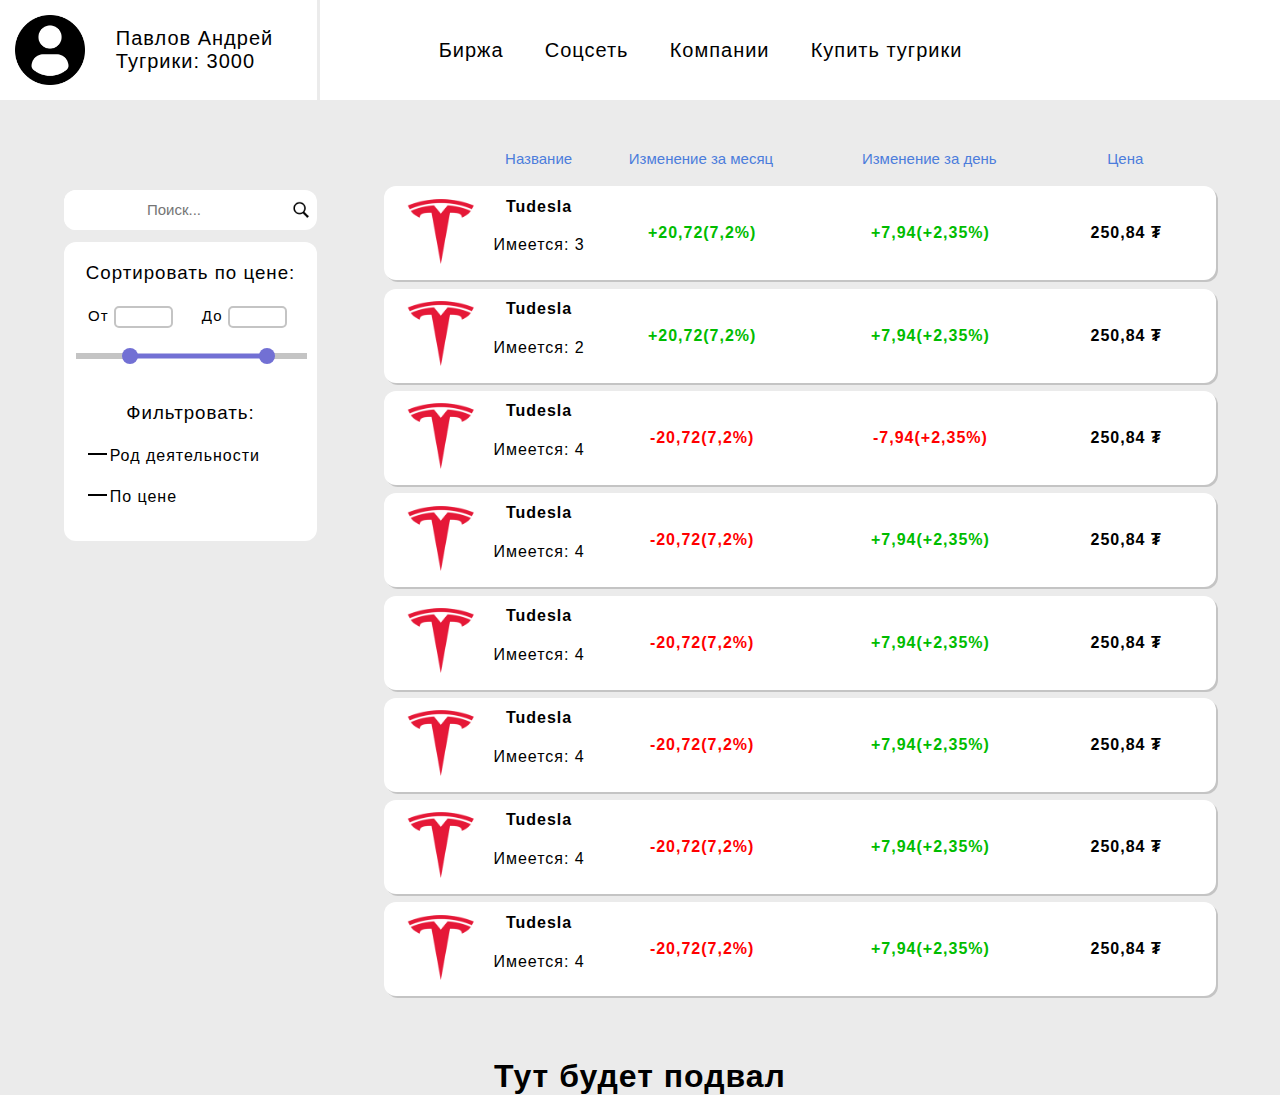
==== index.html @ af14070f "Initial commit" ====
<!DOCTYPE html>
<html lang="en">
<head>
    <meta charset="UTF-8">
    <link rel="stylesheet" href="sources/css/styles.css">
        <title>Главная</title>
</head>
<body>
    <header>
        <div class="profile">
            <div class="logoBlock">
            <a href="/">
                <img src="sources/images/profileUser.png" class="profile-icon" alt="">
            </a>
            </div>
            <div class="profile-info">
                <p>Павлов Андрей</p>
                <p>Тугрики: 3000</p>
            </div>
        </div>

        <div class="navBlock">
            <nav>
                <a href="index.html" class="navbar-link">Биржа</a>
                <a href="blog.html" class="navbar-link">Соцсеть</a>
                <a href="#" class="navbar-link">Компании</a>
                <a href="#" class="navbar-link">Купить тугрики</a>
            </nav>
        </div>
    </header>
    <main>
        <div class="navbar">
            <div class="searchBlock">
                <input placeholder="Поиск...">
                <div class="searchLogo">
                    <a href="#">
                        <img src="sources/images/search.png" alt="">
                    </a>
                </div>
            </div>
            <div class="mainSortFilterBlock">
                <div class="sortBlock">
                    <h3>Сортировать по цене:</h3>
                    <div class="priceInput">
                    <p>От <input></p>
                    <p>До <input></p>
                    </div>
                    <div class="costRange">
                        <div class="usingRange"></div>
                        <div class="uselessRange1"></div>
                        <div class="pointRange1"></div>
                        <div class="pointRange2"></div>
                        <div class="uselessRange2"></div>
                    </div>
                </div>

                <div class="filterBlock">
                    <h3>Фильтровать:</h3>
                    <div class="filterTypes">
                        <div class="filter1 filter ">
                            <div class="filterLA"></div>
                            <div class="filterRA"></div>
                            <p>Род деятельности</p>
                        </div>
                        <div class="filter filter2">
                            <div class="filterLA"></div>
                            <div class="filterRA"></div>
                            <p>По цене</p>
                        </div>

                    </div>
                </div>
            </div>
        </div>

        <div class="shares">
            <div class="types">
                <div class="type typeName">
                    <p>Название</p>
                </div>
                <div class="type typeForMonth">
                <p>Изменение за месяц</p>
                </div>
                <div class="type typeForDay">
                <p>Изменение за день</p>
                </div>
                <div class="type typeCost">
                <p>Цена</p>
                </div>
            </div>
            <div class="share share1">
                <div class="shareIcon">
                    <img src="files/teslaLogo.png" alt="">
                </div>
                <div class="shareInfo">
                    <p class="shareName">Tudesla</p>
                    <br>
                    <p>Имеется: 3</p>
                </div>
                <div class="forMonth">
                    <p class="positive number">+20,72(7,2%)</p>
                </div>
                <div class="forDay">
                    <p class="positive number">+7,94(+2,35%)</p>
                </div>
                <div class="cost">
                    <p class="number">250,84 ₮</p>
                </div>
            </div>
            <div class="share share2">
                <div class="shareIcon">
                    <img src="files/teslaLogo.png" alt="">
                </div>
                <div class="shareInfo">
                    <p class="shareName">Tudesla</p>
                    <br>
                    <p>Имеется: 2</p>
                </div>
                <div class="forMonth">
                    <p class="positive number">+20,72(7,2%)</p>
                </div>
                <div class="forDay">
                    <p class="positive number">+7,94(+2,35%)</p>
                </div>
                <div class="cost">
                    <p class="number">250,84 ₮</p>
                </div>
            </div>
            <div class="share share3">
                <div class="shareIcon">
                    <img src="files/teslaLogo.png" alt="">
                </div>
                <div class="shareInfo">
                    <p class="shareName">Tudesla</p>
                    <br>
                    <p>Имеется: 4</p>
                </div>
                <div class="forMonth">
                    <p class="negative number">-20,72(7,2%)</p>
                </div>
                <div class="forDay">
                    <p class="negative number">-7,94(+2,35%)</p>
                </div>
                <div class="cost">
                    <p class="number">250,84 ₮</p>
                </div>
            </div>
            <div class="share share4">
                <div class="shareIcon">
                    <img src="files/teslaLogo.png" alt="">
                </div>
                <div class="shareInfo">
                    <p class="shareName">Tudesla</p>
                    <br>
                    <p>Имеется: 4</p>
                </div>
                <div class="forMonth">
                    <p class="negative number">-20,72(7,2%)</p>
                </div>
                <div class="forDay">
                    <p class="positive number">+7,94(+2,35%)</p>
                </div>
                <div class="cost">
                    <p class="number">250,84 ₮</p>
                </div>
            </div>
            <div class="share share5">
                <div class="shareIcon">
                    <img src="files/teslaLogo.png" alt="">
                </div>
                <div class="shareInfo">
                    <p class="shareName">Tudesla</p>
                    <br>
                    <p>Имеется: 4</p>
                </div>
                <div class="forMonth">
                    <p class="negative number">-20,72(7,2%)</p>
                </div>
                <div class="forDay">
                    <p class="positive number">+7,94(+2,35%)</p>
                </div>
                <div class="cost">
                    <p class="number">250,84 ₮</p>
                </div>
            </div>
            <div class="share share6">
                <div class="shareIcon">
                    <img src="files/teslaLogo.png" alt="">
                </div>
                <div class="shareInfo">
                    <p class="shareName">Tudesla</p>
                    <br>
                    <p>Имеется: 4</p>
                </div>
                <div class="forMonth">
                    <p class="negative number">-20,72(7,2%)</p>
                </div>
                <div class="forDay">
                    <p class="positive number">+7,94(+2,35%)</p>
                </div>
                <div class="cost">
                    <p class="number">250,84 ₮</p>
                </div>
            </div>
            <div class="share share7">
                <div class="shareIcon">
                    <img src="files/teslaLogo.png" alt="">
                </div>
                <div class="shareInfo">
                    <p class="shareName">Tudesla</p>
                    <br>
                    <p>Имеется: 4</p>
                </div>
                <div class="forMonth">
                    <p class="negative number">-20,72(7,2%)</p>
                </div>
                <div class="forDay">
                    <p class="positive number">+7,94(+2,35%)</p>
                </div>
                <div class="cost">
                    <p class="number">250,84 ₮</p>
                </div>
            </div>
            <div class="share share8">
                <div class="shareIcon">
                    <img src="files/teslaLogo.png" alt="">
                </div>
                <div class="shareInfo">
                    <p class="shareName">Tudesla</p>
                    <br>
                    <p>Имеется: 4</p>
                </div>
                <div class="forMonth">
                    <p class="negative number">-20,72(7,2%)</p>
                </div>
                <div class="forDay">
                    <p class="positive number">+7,94(+2,35%)</p>
                </div>
                <div class="cost">
                    <p class="number">250,84 ₮</p>
                </div>
            </div>
        </div>
    </main>

    <footer>
        <h1>Тут будет подвал</h1>
    </footer>

    <script src="sources/js/script.js"></script>
</body>
</html>
---- sources/css/styles.css ----
*{
    margin: 0;
    padding: 0;
    box-sizing: border-box;
}
body {
    margin: 0;
    background-color: #EBEBEB;
    font-family: "Montserrat", sans-serif;
    font-weight: 450;
    letter-spacing: 1px;
}
header {
    background-color: white;
    display: flex;
    position: relative;
    height: 100px;
}

.profile {
    width: 25%;
    display: flex;
    align-items: center;
    border-right: 3px solid #EBEBEB;
}

.profile-icon {
    width: 70%;
    position: absolute;
    top: 50%;
    left: 50%;
    transform: translate(-50%,-50%);
}

.logoBlock {
    width: 100px;
    height: 100px;
    position: relative;
}

.profile-info{
    float: right;
    font-size: 20px;
    position: relative;
    margin-left: 5%;
}

main {
    position: relative;
    display: flex;
}

nav {
    margin-left: 7%;
    position: relative;
    top: 50%;
    left: 50%;
    transform: translate(-50%, -50%);
}

.navBlock{
    position: absolute;
    width: 75%;
    margin-left: 25%;
    height: 100%;
}

.navbar-link {
    text-decoration: none;
    color: black;
    margin: 2%;
    font-size: 20px;
}

.navbar {
    position: relative;
    /*position: fixed; Только попробовать!*/
    margin-top: 7%;
    margin-left: 5%;
    width: 20%;
    border-right: 3px solid #EBEBEB;
}

.searchBlock {
    background-color: white;
    border-radius: 12px;
    height: 40px;
    display: flex;
    position: relative;
}
.searchBlock input {
    height: 40px;
    width: 100%;
    border-radius: 12px;
    border: none;
    outline: none;
    text-align: center;
    font-size: 15px;
}

.searchLogo {
    width: 15%;
    position:relative;
 }
.searchLogo img {
    width: 18px;
    height: 18px;
    position: relative;
    top: 50%;
    left:50%;
    transform: translate(-50%, -50%);
}

.mainSortFilterBlock {
    margin-top: 5%;
    border-radius: 12px;
    background-color: white;
}

.mainSortFilterBlock h3{
    margin-top: 3%;
    font-weight: 500;
    text-align: center;
}

.sortBlock {
    padding: 5%;
    width: 100%;
    position: relative;
}

.sortBlock input{
    border: 2px solid #C4C4C4;
    text-align: center;
}

.sortBlock input:hover {
    border: 2px solid #5b5a63;
}

.priceInput {
    margin-top: 5%;
    display: flex;
}

.priceInput p {
    margin: 5%;
    font-size: 15px;
}

.priceInput input {
    width: 65%;
    height: 112%;
    border-radius: 5px;
}

.costRange {
    position: relative;
    display: flex;
    height: 16px;
    margin-top: 5%;
}

.usingRange {
    position: absolute;
    height: 5px;
    width: 100%;
    background-color: #7270d4;
    top:50%;
    left:50%;
    transform: translate(-50%, -50%);
}

.uselessRange1 {
    position: absolute;
    height: 6px;
    width: 21%;
    margin-left: -1px;
    background-color: #C4C4C4;
    top:50%;
    transform: translate(-0%, -50%);
}

.pointRange1 {
    position: absolute;
    height: 16px;
    width: 16px;
    border-radius: 50%;
    background-color: #7270d4;
    left: 20%;
}

.pointRange2 {
    position: absolute;
    height: 16px;
    width: 16px;
    border-radius: 50%;
    background-color: #7270d4;
    left: 80%;
    z-index: 1;
}

.uselessRange2 {
    position: absolute;
    height: 6px;
    width: 20%;
    background-color: #C4C4C4;
    top:50%;
    transform: translate(-0%, -50%);
    left: 81%;
}

.filterBlock {
    margin-top: 10%;
    margin-bottom: 10%;
    padding-left: 5%;
    padding-right: 5%;
    padding-bottom: 5%;
}

.filterBlock p {
    margin-left: 1%;
}

.filter {
    position: relative;
    display: flex;
    margin-top: 10%;
    margin-bottom: 10%;
    margin-left: 5%;
}

.filter .filterLA {
    background-color: black;
    margin-top: 3%;
    color: black;
    height: 2px;
    width: 5%;
    transition: .5s;
}

.filter .filterRA {
    background-color: black;
    margin-top: 3%;
    margin-left: -1%;
    color: black;
    height: 2px;
    width: 5%;
    transition: .5s;
}

/*.filter1:active > .filterLA, .filter2:active > .filterLA{*/
/*    background-color: black;*/
/*    margin-top: 3%;*/
/*    height: 2px;*/
/*    width: 5.5%;*/
/*    animation-name: rotation1;    !*Тестовый код!!!*!*/
/*    animation-duration: 80ms;*/
/*    animation-fill-mode: forwards;*/
/*    animation-timing-function: linear;*/
/*}*/

/*.filter1:active > .filterRA, .filter2:active > .filterRA{*/
/*    background-color: black;*/
/*    margin-top: 3%;*/
/*    height: 2px;*/
/*    width: 5.5%;*/
/*    margin-left: -2%;*/
/*    animation-name: rotation;    !*Тестовый код!!!*!*/
/*    animation-duration: 80ms;*/
/*    animation-fill-mode: forwards;*/
/*    animation-timing-function: linear;*/
/*}*/

/*@keyframes rotation { !*Тестовый код!!!*!*/
/*    0% {*/
/*        transform:rotate(0deg);*/
/*    }*/
/*    100% {*/
/*        transform:rotate(-45deg);*/
/*    }*/
/*}*/

/*@keyframes rotation1 { !*Тестовый код!!!*!*/
/*    0% {*/
/*        transform:rotate(0deg);*/
/*    }*/
/*    100% {*/
/*        transform:rotate(45deg);*/
/*    }*/
/*}*/

.shares {
    margin-left: 5%;
    /*margin-left: 30%; если navbar fixed */
    margin-right: 5%;
    width: 65%;
    position: relative;

}

.types {
    position: relative;
    display: flex;
    width: 100%;
    height: 5%;
    font-size: 15px;
    letter-spacing: 0;
    padding: 1%;
    margin-top: 5%;
}

.types p {
    color: #4C7DDC;
    margin-right: 1%;
}

.type {
    position: relative;
    text-align: center;
}

.type p {
    text-align: center;
}

.typeName {
    margin-left: 12%;
    width: 12%;
}

.typeForMonth {
    width: 28%;
}

.typeForDay {
    width: 28%;
}

.typeCost {
    width: 20%;
}

.share {
    position: relative;
    background-color: white;
    border-radius: 12px;
    box-shadow: 2px 2px #C4C4C4;
    padding: 1%;
    display: flex;
    margin-bottom: 1%;
}

.shareIcon {
    position: relative;
    width: 12%;
}

.shareIcon img{
    width: 100%;
}

.shareInfo {
    position: relative;
    text-align: center;
    width: 12%;
}

.shareInfo p {
    margin-top: 3%;
}

.shareName {
    font-weight: 700;
}

.forMonth {
    width: 28%;
    position: relative;
    text-align: center;
}

.forDay {
    position: relative;
    text-align: center;
    width: 28%;
}

.cost {
    position: relative;
    text-align: center;
    width: 20%;
}

.number {
    position: relative;
    top: 50%;
    transform: translate(0%, -50%);
    font-weight: 700;
}

.positive{
    color: #00BC00;
}

.negative {
    color: #FF0000;
}

footer {
    margin-top: 5%;
    text-align: center;
}
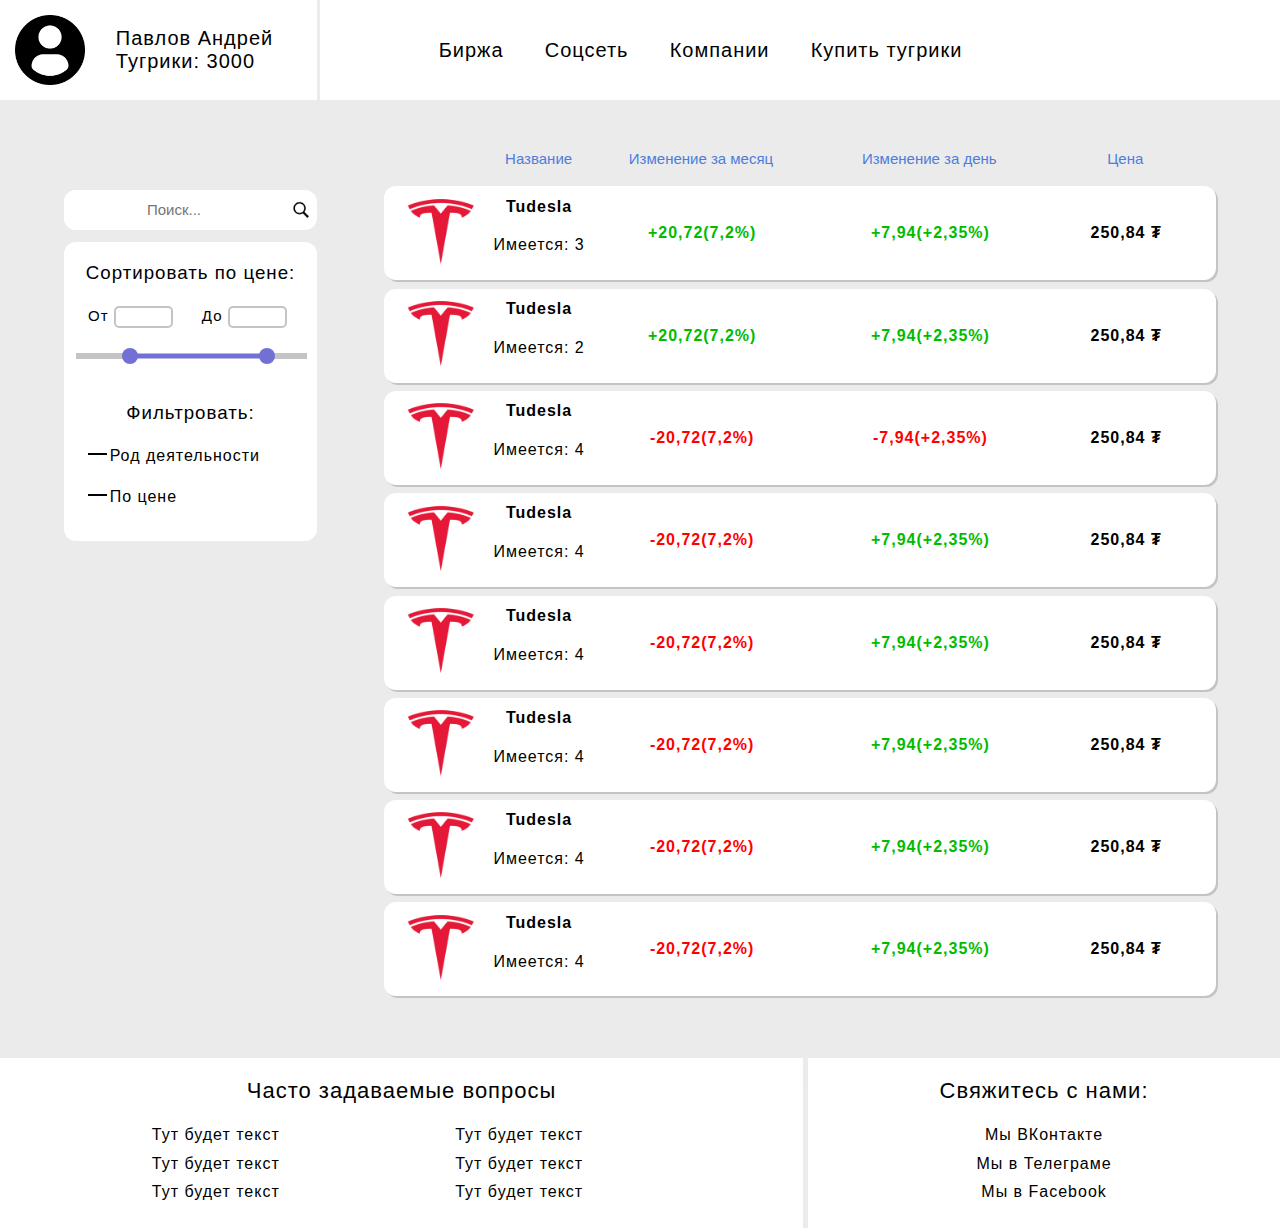
==== commit 77c9a018: "Added footer" ====
--- a/index.html
+++ b/index.html
@@ -244,7 +244,36 @@
     </main>
 
     <footer>
-        <h1>Тут будет подвал</h1>
+        <div class="faqMain footerBlock">
+            <p class="title">Часто задаваемые вопросы</p>
+            <div class="faq">
+                <div class="faq1 faqBlock">
+                    <p><a href="#">Тут будет текст</a></p>
+                    <p><a href="#">Тут будет текст</a></p>
+                    <p><a href="#">Тут будет текст</a></p>
+                </div>
+                <div class="faq2 faqBlock">
+                    <p><a href="#">Тут будет текст</a></p>
+                    <p><a href="#">Тут будет текст</a></p>
+                    <p><a href="#">Тут будет текст</a></p>
+                </div>
+            </div>
+        </div>
+
+        <div class="stick">
+            <p>п</p>
+            <p>а</p>
+            <p>л</p>
+            <p>к</p>
+            <p>а</p>
+        </div>
+
+        <div class="contactWithUs footerBlock">
+            <p class="title">Свяжитесь с нами:</p>
+            <p><a href="#">Мы ВКонтакте</a></p>
+            <p><a href="#">Мы в Телеграме</a></p>
+            <p><a href="#">Мы в Facebook</a></p>
+        </div>
     </footer>
 
     <script src="sources/js/script.js"></script>
--- a/sources/css/styles.css
+++ b/sources/css/styles.css
@@ -409,5 +409,56 @@
 
 footer {
     margin-top: 5%;
-    text-align: center;
+    position: relative;
+    background-color: white;
+    display: flex;
+}
+
+footer a {
+    text-decoration: none;
+    color: black;
+}
+
+.faqMain {
+    position: relative;
+    width: 53%;
+}
+
+.contactWithUs {
+    position: relative;
+    width: 27%;
+}
+
+.footerBlock {
+    position: relative;
+    margin: 1.5% 5% 1.5% 5%;
+    text-align: center;
+    line-height: 180%;
+}
+
+.title {
+    font-size: 22px;
+    margin-bottom: 15px;
+}
+
+
+
+.faq {
+    position: relative;
+    display: flex;
+}
+
+.faqBlock {
+    position: relative;
+    margin-left: 13%;
+    margin-right: 13%;
+}
+
+.stick {
+    position: relative;
+    height: 170px;
+    width: 5px;
+    background-color: #EBEBEB;
+    color: #EBEBEB;
+    font-size: 5px;
 }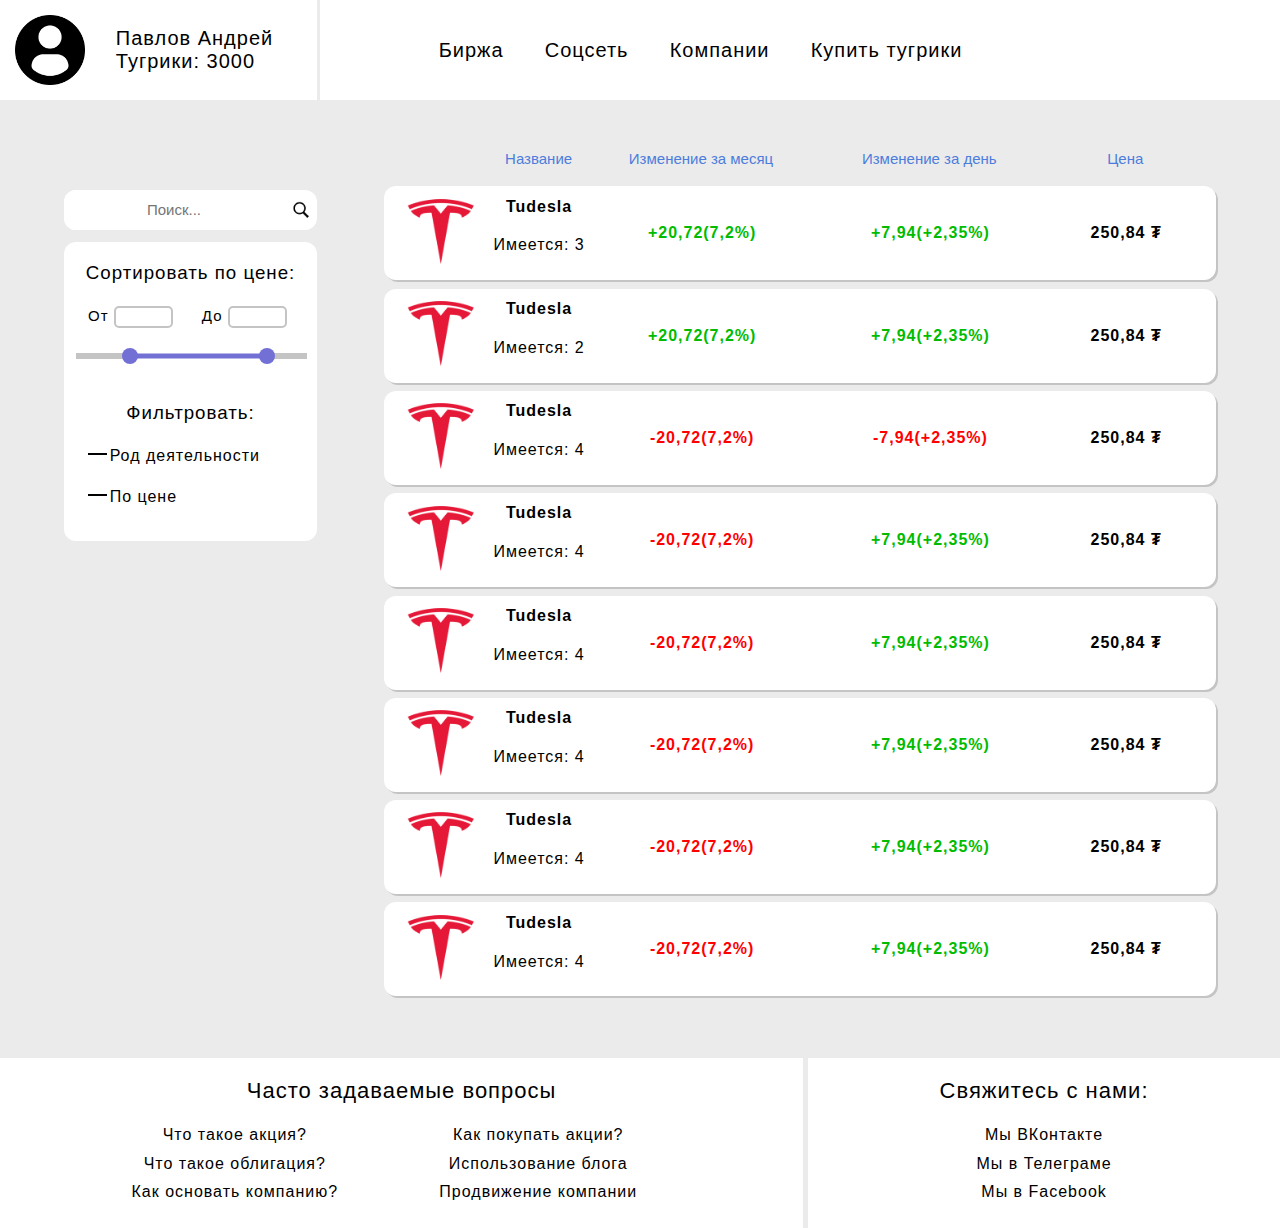
==== commit ffaab046: "Added footer" ====
--- a/index.html
+++ b/index.html
@@ -23,7 +23,7 @@
             <nav>
                 <a href="index.html" class="navbar-link">Биржа</a>
                 <a href="blog.html" class="navbar-link">Соцсеть</a>
-                <a href="#" class="navbar-link">Компании</a>
+                <a href="companies.html" class="navbar-link">Компании</a>
                 <a href="#" class="navbar-link">Купить тугрики</a>
             </nav>
         </div>
@@ -248,14 +248,14 @@
             <p class="title">Часто задаваемые вопросы</p>
             <div class="faq">
                 <div class="faq1 faqBlock">
-                    <p><a href="#">Тут будет текст</a></p>
-                    <p><a href="#">Тут будет текст</a></p>
-                    <p><a href="#">Тут будет текст</a></p>
+                    <p><a href="#">Что такое акция?</a></p>
+                    <p><a href="#">Что такое облигация?</a></p>
+                    <p><a href="#">Как основать компанию?</a></p>
                 </div>
                 <div class="faq2 faqBlock">
-                    <p><a href="#">Тут будет текст</a></p>
-                    <p><a href="#">Тут будет текст</a></p>
-                    <p><a href="#">Тут будет текст</a></p>
+                    <p><a href="#">Как покупать акции?</a></p>
+                    <p><a href="#">Использование блога</a></p>
+                    <p><a href="#">Продвижение компании</a></p>
                 </div>
             </div>
         </div>
--- a/sources/css/styles.css
+++ b/sources/css/styles.css
@@ -450,8 +450,8 @@
 
 .faqBlock {
     position: relative;
-    margin-left: 13%;
-    margin-right: 13%;
+    margin-left: 10%;
+    margin-right: 5%;
 }
 
 .stick {
